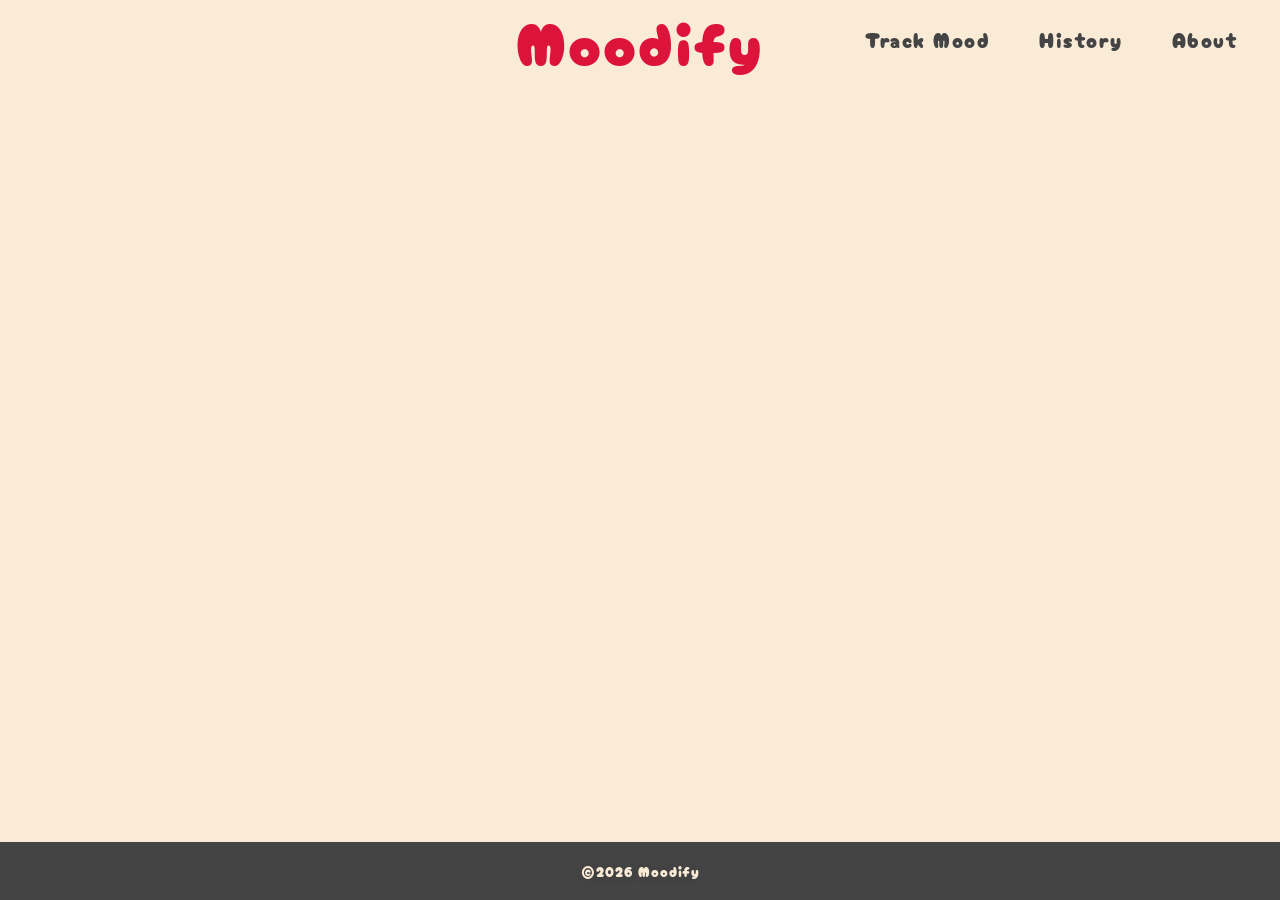
==== about.html @ 3bc7fdc8 "refactor HTML structure and styles for improved consistency and user experience" ====
<!doctype html>
<html lang="en">
  <head>
    <meta charset="UTF-8" />
    <meta name="viewport" content="width=device-width, initial-scale=1.0" />
    <title>Moodify</title>
    <link rel="stylesheet" href="./style.css" />
   <link rel="preconnect" href="https://fonts.googleapis.com">
<link rel="preconnect" href="https://fonts.gstatic.com" crossorigin>
<link href="https://fonts.googleapis.com/css2?family=Cherry+Bomb+One&family=DynaPuff:wght@400..700&display=swap" rel="stylesheet">
  </head>
  <body>
    <main>
      <header class="header">
        <a href="./index.html" class="brand-link">
          <h1 class="brand">Moodify</h1>
        </a>
        <!-- nav bar -->
        <nav class="navbar">
            <ul class="nav-links">
          <li><a href="./tracker.html">Track Mood</a></li>
          <li><a href="./history.html">History</a></li>
          <li><a href="./about.html">About</a></li>
        </nav>
        </ul>
      </header>
 </main>
    <footer>
      <p id="footer">©2026 Moodify</p>
    </footer>
  </body>
</html>
---- style.css ----
body {
  margin: 0;
  background-color: antiquewhite;
  min-height: 100vh;
  display: flex;
  flex-direction: column;
}

.header {
  position: relative;
  display: flex;
  justify-content: space-between;
  align-items: center;
  padding: 25px 30px;
}

.brand {
  position: absolute;
  left: 50%;
  top: 50%;
  transform: translate(-50%, -50%);
  font-family: "Cherry Bomb One", system-ui;
  font-weight: 400;
  font-size: 60px;
  color: crimson;
  margin: 0;
  line-height: 3;
  letter-spacing: 3px;
}

.navbar {
  margin-left: auto;
  display: flex;
  align-items: center;
}

.nav-links {
  display: flex;
  gap: 25px;
  list-style: none;
  margin: 0;
  padding: 0;
}

.nav-links a {
  text-decoration: none;
  color: #444;
  font-size: 20px;
  font-family: "Cherry Bomb One", system-ui;
  font-weight: 400;
  padding: 6px 12px;
  border-radius: 10px;
  letter-spacing: 1.5px; /* spacing added */
  transition: 0.3s;
}

.nav-links a:hover {
  background-color: #ffd1dc;
  color: crimson;
}

h2 {
  text-align: center;
  font-family: "Cherry Bomb One", system-ui;
  font-size: 30px;
  color: crimson;
  opacity: 0.5;
  letter-spacing: 2px;
  line-height: 3;
}

p {
  text-align: center;
  font-family: "Cherry Bomb One", system-ui;
  font-size: 30px;
  color: rgb(221, 45, 80);
  letter-spacing: 1px;
  line-height: 1.6;
}

.track-btn {
  display: block;
  width: fit-content;
  margin: 40px auto;
  background-color: #ff8fab;
  color: white;
  padding: 12px 22px;
  border-radius: 25px;
  font-family: "DynaPuff", system-ui;
  font-size: 18px;
  font-weight: 500;
  text-decoration: none;
  box-shadow: 0 6px 15px rgba(255, 143, 171, 0.3);
  letter-spacing: 1px;
  transition: all 0.3s ease;
}

.track-btn:hover {
  background-color: #ff5f8f;
  transform: translateY(-2px);
  box-shadow: 0 10px 20px rgba(255, 95, 143, 0.4);
}

.track-btn:active{
    background-color: rgb(180, 14, 47);
}

footer {
  margin-top: auto;
  padding: 4px 0;
  background-color: #444;
  line-height: 1.6;
}

#footer {
    font-size: 14px;
    text-shadow: 0 2px 10px rgba(0,0,0,0.1);
    color: antiquewhite;
}
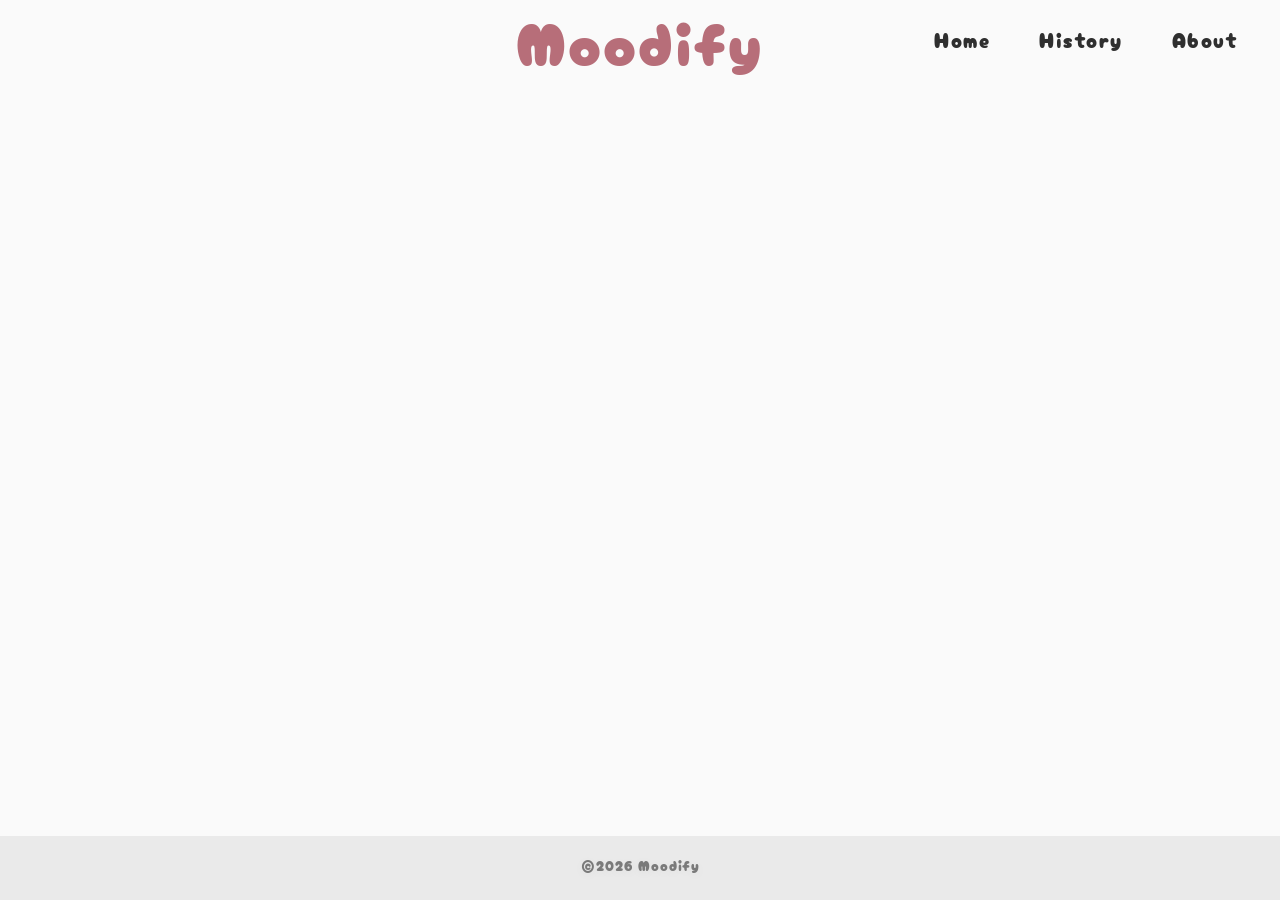
==== commit c21fc5b1: "refactor navigation links to improve consistency across pages" ====
--- a/about.html
+++ b/about.html
@@ -12,13 +12,13 @@
   <body>
     <main>
       <header class="header">
-        <a href="./index.html" class="brand-link">
+        <!-- <a href="./index.html" class="brand-link"> -->
           <h1 class="brand">Moodify</h1>
         </a>
         <!-- nav bar -->
         <nav class="navbar">
             <ul class="nav-links">
-          <li><a href="./tracker.html">Track Mood</a></li>
+          <li><a href="./index.html">Home</a></li>
           <li><a href="./history.html">History</a></li>
           <li><a href="./about.html">About</a></li>
         </nav>
--- a/style.css
+++ b/style.css
@@ -1,6 +1,6 @@
 body {
   margin: 0;
-  background-color: antiquewhite;
+  background-color: #fafafa;
   min-height: 100vh;
   display: flex;
   flex-direction: column;
@@ -22,7 +22,7 @@
   font-family: "Cherry Bomb One", system-ui;
   font-weight: 400;
   font-size: 60px;
-  color: crimson;
+  color: #b76e79; /* muted dusty rose */
   margin: 0;
   line-height: 3;
   letter-spacing: 3px;
@@ -44,76 +44,120 @@
 
 .nav-links a {
   text-decoration: none;
-  color: #444;
+  color: #2f2f2f;
   font-size: 20px;
   font-family: "Cherry Bomb One", system-ui;
   font-weight: 400;
   padding: 6px 12px;
   border-radius: 10px;
-  letter-spacing: 1.5px; /* spacing added */
+  letter-spacing: 1.5px;
   transition: 0.3s;
 }
 
 .nav-links a:hover {
-  background-color: #ffd1dc;
-  color: crimson;
+  background-color: #f2f2f2;
+  color: #b76e79;
 }
 
 h2 {
   text-align: center;
   font-family: "Cherry Bomb One", system-ui;
   font-size: 30px;
-  color: crimson;
-  opacity: 0.5;
+  color: #b76e79;
+  opacity: 0.7;
   letter-spacing: 2px;
   line-height: 3;
+  margin-top: 20px;
 }
 
 p {
   text-align: center;
   font-family: "Cherry Bomb One", system-ui;
   font-size: 30px;
-  color: rgb(221, 45, 80);
+  color: #5f5f5f;
   letter-spacing: 1px;
   line-height: 1.6;
+  margin-bottom: 20px;
+}
+
+.mood-preview {
+  text-align: center;
+  margin: 30px 0;
+}
+
+.moods {
+  font-size: 30px;
+  display: flex;
+  justify-content: center;
+  gap: 15px;
+}
+
+.features {
+  background-color: #ffe4ec;
+  padding: 20px;
+  border-radius: 20px;
+  margin: 30px 20px;
+  text-align: center;
+}
+
+.features p {
+  margin: 8px 0;
+  color: #5a5a5a;
+}
+.section-title {
+  font-family: "Cherry Bomb One", system-ui;
+  color: #e75480;
+  font-size: 24px;
+  letter-spacing: 2px;
+  margin-bottom: 10px;
+}
+.quote {
+  margin: 40px 20px;
+  padding: 20px;
+  text-align: center;
+  font-family: "DynaPuff", system-ui;
+  background-color: #ffffff;
+  border-radius: 20px;
+  color: #b76e79;
+  font-style: italic;
 }
 
 .track-btn {
   display: block;
   width: fit-content;
   margin: 40px auto;
-  background-color: #ff8fab;
-  color: white;
-  padding: 12px 22px;
-  border-radius: 25px;
+  background-color: #b76e79;
+  color: #ffffff;
   font-family: "DynaPuff", system-ui;
-  font-size: 18px;
   font-weight: 500;
   text-decoration: none;
-  box-shadow: 0 6px 15px rgba(255, 143, 171, 0.3);
+  box-shadow: 0 6px 15px rgba(183, 110, 121, 0.25);
   letter-spacing: 1px;
   transition: all 0.3s ease;
+  padding: 14px 24px;
+  border-radius: 30px;
+  font-size: 18px;
 }
 
 .track-btn:hover {
-  background-color: #ff5f8f;
+  background-color: #a35d68;
   transform: translateY(-2px);
-  box-shadow: 0 10px 20px rgba(255, 95, 143, 0.4);
+  box-shadow: 0 10px 20px rgba(163, 93, 104, 0.3);
 }
 
 .track-btn:active{
-    background-color: rgb(180, 14, 47);
+    background-color: #8e4f59;
 }
 
 footer {
   margin-top: auto;
   padding: 4px 0;
-  background-color: #444;
+  background-color: #eaeaea;
   line-height: 1.6;
 }
 
 #footer {
     font-size: 14px;
-    text-shadow: 0 2px 10px rgba(0,0,0,0.1);
-    color: antiquewhite;
-}
+    text-shadow: 0 2px 10px rgba(0,0,0,0.05);
+    color: #7a7a7a;
+}
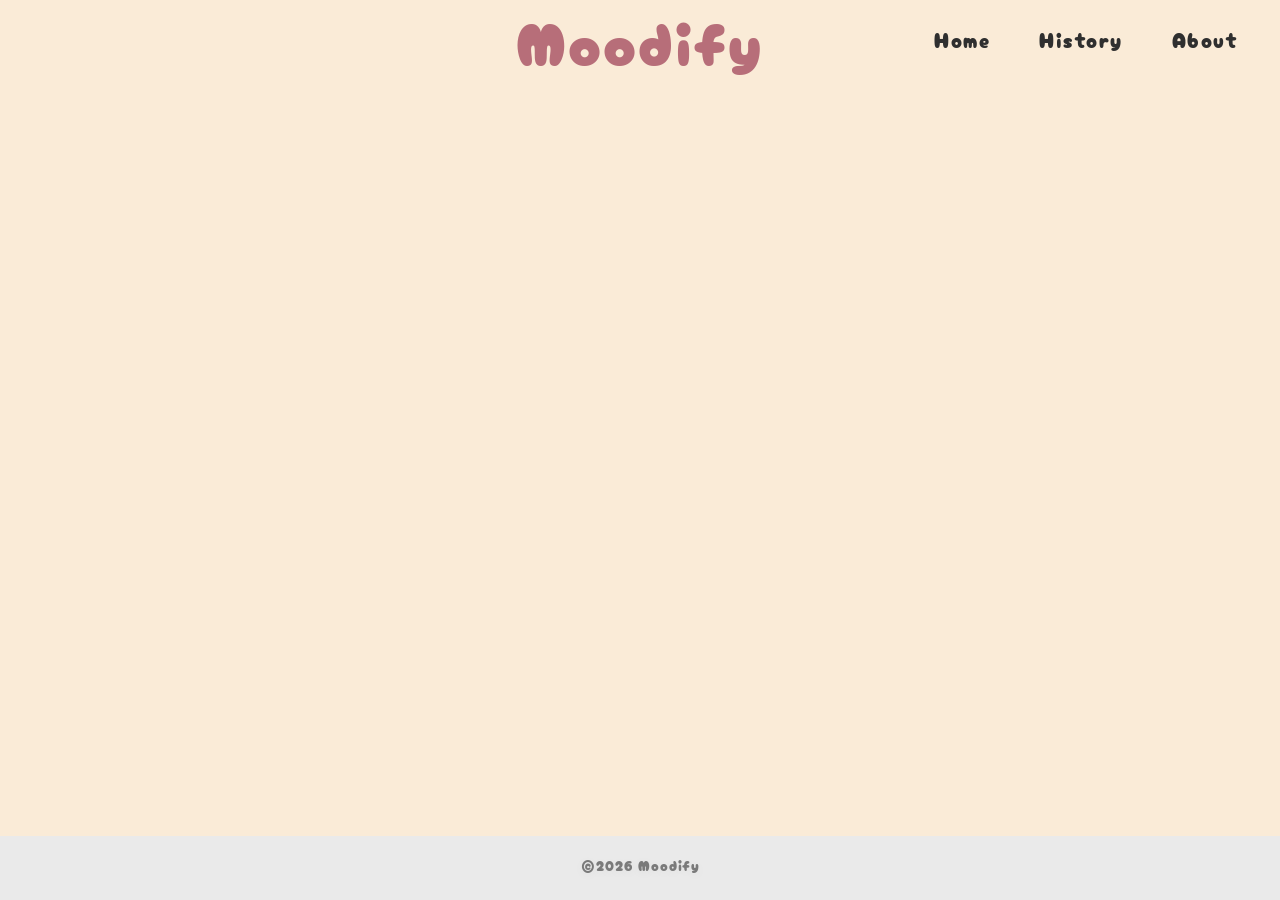
==== commit a7bc2ad3: "refactor HTML structure and styles for improved consistency and user experience across pages" ====
--- a/about.html
+++ b/about.html
@@ -12,7 +12,7 @@
   <body>
     <main>
       <header class="header">
-        <!-- <a href="./index.html" class="brand-link"> -->
+        <a href="./index.html" class="brand-link">
           <h1 class="brand">Moodify</h1>
         </a>
         <!-- nav bar -->
@@ -21,8 +21,9 @@
           <li><a href="./index.html">Home</a></li>
           <li><a href="./history.html">History</a></li>
           <li><a href="./about.html">About</a></li>
-        </nav>
         </ul>
+         </nav>
+
       </header>
  </main>
     <footer>
--- a/style.css
+++ b/style.css
@@ -1,6 +1,7 @@
+/* HOME PAGE */
 body {
   margin: 0;
-  background-color: #fafafa;
+  background-color: antiquewhite;
   min-height: 100vh;
   display: flex;
   flex-direction: column;
@@ -22,7 +23,7 @@
   font-family: "Cherry Bomb One", system-ui;
   font-weight: 400;
   font-size: 60px;
-  color: #b76e79; /* muted dusty rose */
+  color: #b76e79;
   margin: 0;
   line-height: 3;
   letter-spacing: 3px;
@@ -145,8 +146,8 @@
   box-shadow: 0 10px 20px rgba(163, 93, 104, 0.3);
 }
 
-.track-btn:active{
-    background-color: #8e4f59;
+.track-btn:active {
+  background-color: #8e4f59;
 }
 
 footer {
@@ -157,7 +158,105 @@
 }
 
 #footer {
-    font-size: 14px;
-    text-shadow: 0 2px 10px rgba(0,0,0,0.05);
-    color: #7a7a7a;
-}+  font-size: 14px;
+  text-shadow: 0 2px 10px rgba(0, 0, 0, 0.05);
+  color: #7a7a7a;
+}
+
+/* TRACKING PAGE */
+.track-page {
+  display: flex;
+  justify-content: center;
+  align-items: center;
+  min-height: 100vh;
+}
+
+.track-page .container {
+  background: white;
+  padding: 25px;
+  border-radius: 20px;
+  box-shadow: 0 10px 25px rgba(0, 0, 0, 0.08);
+  text-align: center;
+}
+
+.track-page h4 {
+  font-size: 20px;
+  margin-top: 0px;
+  margin-bottom: 20px;
+  font-family: "Cherry Bomb One", system-ui;
+  letter-spacing: 1px;
+  color:#b76e79
+}
+
+.mood-grid {
+  display: grid;
+  grid-template-columns: 1fr 1fr;
+  gap: 40px;
+  margin-bottom: 30px;
+
+}
+
+.mood-grid input {
+  display: none;
+}
+
+.mood-grid span {
+  display: block;
+  padding: 15px;
+  border-radius: 12px;
+  background: #eef3f0;
+  cursor: pointer;
+  transition: 0.3s;
+  font-size: 20px;
+  font-family: 'Gill Sans', 'Gill Sans MT', Calibri, 'Trebuchet MS', sans-serif;
+}
+
+.mood-grid span:hover {
+  background: #a35d68;
+}
+
+.mood-grid input:checked + span {
+  background: #e75480;
+  color: white;
+}
+
+.date-section {
+  margin-bottom: 20px;
+  text-align: left;
+}
+
+.date-section label {
+  font-size: 20px;
+  color: #2f2f2f;
+  font-family: "Cherry Bomb One", system-ui;
+  display: block;
+  text-align: center;
+}
+
+.date-section input {
+  width: 100%;
+  padding: 15px;
+  border-radius: 12px;
+  border: none;
+  background: #eef3f0;
+  font-size: 20px;
+  font-weight: bold;
+  color: #2f2f2f;
+  transition: 0.2s;
+  box-sizing: border-box;
+}
+
+.date-section input:hover {
+  background: #eb95ae;
+}
+
+.date-section input:focus {
+  outline: none;
+  background: #e75480;
+  box-shadow: 0 0 0 2px #9db5a3;
+}
+#message {
+  margin-top: 15px;
+  font-size: 14px;
+  color: #333;
+}
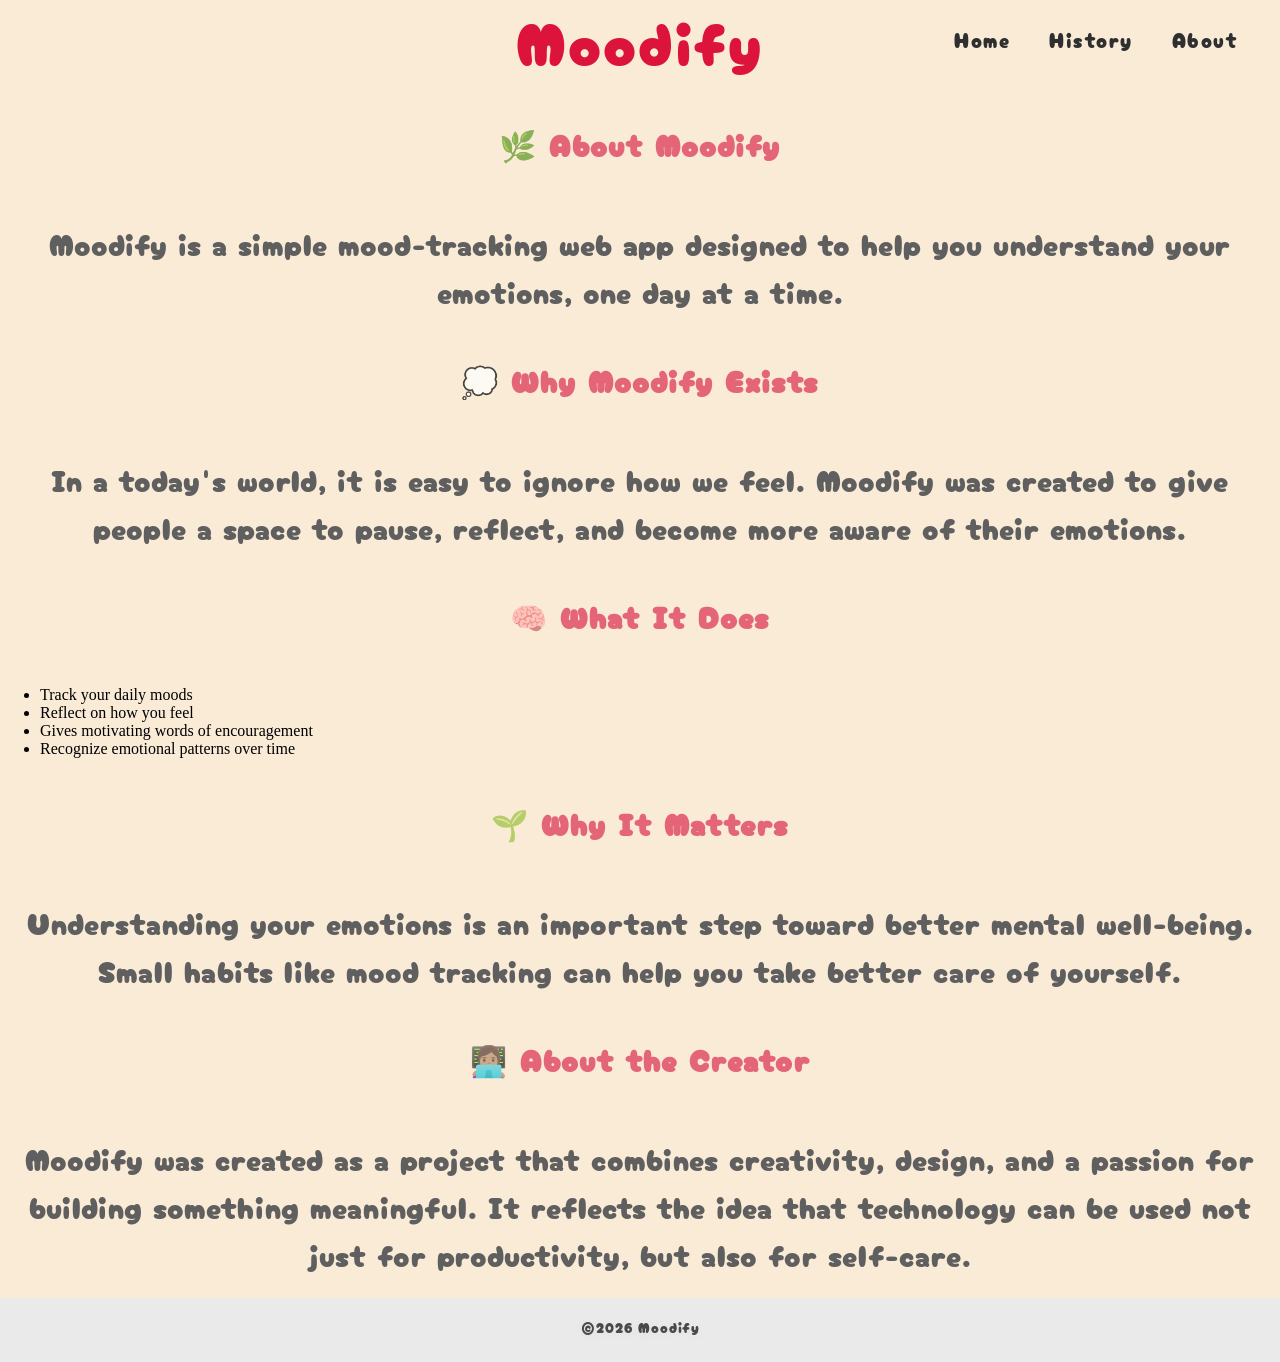
==== commit d0096e39: "add detailed content to about.html sections; update button background color in style.css for improve" ====
--- a/about.html
+++ b/about.html
@@ -23,9 +23,52 @@
           <li><a href="./about.html">About</a></li>
         </ul>
          </nav>
+      </header>
 
-      </header>
+<main class="about-container">
+
+    <section class="about-section">
+      <h2>🌿 About Moodify</h2>
+      <p>
+        Moodify is a simple mood-tracking web app designed to help you understand your emotions, one day at a time.
+      </p>
+    </section>
+
+    <section class="about-section">
+      <h2>💭 Why Moodify Exists</h2>
+      <p>
+        In a today's world, it is easy to ignore how we feel. Moodify was created to give people a space to pause,
+        reflect, and become more aware of their emotions.
+      </p>
+    </section>
+
+    <section class="about-section">
+      <h2>🧠 What It Does</h2>
+      <ul>
+        <li>Track your daily moods</li>
+        <li>Reflect on how you feel</li>
+        <li>Gives motivating words of encouragement</li>
+        <li>Recognize emotional patterns over time</li>
+      </ul>
+    </section>
+
+    <section class="about-section">
+      <h2>🌱 Why It Matters</h2>
+      <p>
+        Understanding your emotions is an important step toward better mental well-being. Small habits like mood
+        tracking can help you take better care of yourself.
+      </p>
+    </section>
+
+    <section class="about-section">
+      <h2>👩🏽‍💻 About the Creator</h2>
+      <p>
+        Moodify was created as a project that combines creativity, design, and a passion for building something meaningful.
+        It reflects the idea that technology can be used not just for productivity, but also for self-care.
+      </p>
+    </section>
  </main>
+ 
     <footer>
       <p id="footer">©2026 Moodify</p>
     </footer>
--- a/style.css
+++ b/style.css
@@ -10,12 +10,15 @@
 .header {
   position: relative;
   display: flex;
+  align-items: center;
   justify-content: space-between;
-  align-items: center;
   padding: 25px 30px;
+  width: 100%;
+  box-sizing: border-box;
 }
 
 .brand {
+  justify-self: center;
   position: absolute;
   left: 50%;
   top: 50%;
@@ -23,7 +26,7 @@
   font-family: "Cherry Bomb One", system-ui;
   font-weight: 400;
   font-size: 60px;
-  color: #b76e79;
+  color: crimson;
   margin: 0;
   line-height: 3;
   letter-spacing: 3px;
@@ -33,11 +36,13 @@
   margin-left: auto;
   display: flex;
   align-items: center;
+  justify-self: end;
 }
 
 .nav-links {
   display: flex;
-  gap: 25px;
+  gap: 15px;
+  flex-wrap: wrap;
   list-style: none;
   margin: 0;
   padding: 0;
@@ -64,7 +69,7 @@
   text-align: center;
   font-family: "Cherry Bomb One", system-ui;
   font-size: 30px;
-  color: #b76e79;
+  color: rgb(219, 45, 80);
   opacity: 0.7;
   letter-spacing: 2px;
   line-height: 3;
@@ -107,7 +112,7 @@
 }
 .section-title {
   font-family: "Cherry Bomb One", system-ui;
-  color: #e75480;
+  color: rgb(219, 45, 80);
   font-size: 24px;
   letter-spacing: 2px;
   margin-bottom: 10px;
@@ -123,11 +128,15 @@
   font-style: italic;
 }
 
+.quote p {
+  color: rgb(219, 45, 80);
+}
+
 .track-btn {
   display: block;
   width: fit-content;
   margin: 40px auto;
-  background-color: #b76e79;
+  background-color: #5e343b;
   color: #ffffff;
   font-family: "DynaPuff", system-ui;
   font-weight: 500;
@@ -160,23 +169,33 @@
 #footer {
   font-size: 14px;
   text-shadow: 0 2px 10px rgba(0, 0, 0, 0.05);
-  color: #7a7a7a;
+  color: #494949;
 }
 
 /* TRACKING PAGE */
 .track-page {
   display: flex;
   justify-content: center;
+}
+
+.track-page .container {
+  background: #ffffff;
+  padding: 30px 25px;
+  margin: 0 auto;
+  margin-bottom: 40px;
+  margin-top: 40px;
+  border-radius: 24px;
+  box-shadow:
+    0 10px 30px rgba(0, 0, 0, 0.08),
+    0 2px 10px rgba(0, 0, 0, 0.05);
+  width: 100%;
+  max-width: 500px;
+  text-align: center;
+  display: flex;
+  justify-content: center;
+  flex-direction: column;
   align-items: center;
-  min-height: 100vh;
-}
-
-.track-page .container {
-  background: white;
-  padding: 25px;
-  border-radius: 20px;
-  box-shadow: 0 10px 25px rgba(0, 0, 0, 0.08);
-  text-align: center;
+  border: 1px solid rgba(0, 0, 0, 0.05);
 }
 
 .track-page h4 {
@@ -185,7 +204,7 @@
   margin-bottom: 20px;
   font-family: "Cherry Bomb One", system-ui;
   letter-spacing: 1px;
-  color:#b76e79
+  color: rgb(219, 45, 80);
 }
 
 .mood-grid {
@@ -193,7 +212,6 @@
   grid-template-columns: 1fr 1fr;
   gap: 40px;
   margin-bottom: 30px;
-
 }
 
 .mood-grid input {
@@ -208,7 +226,7 @@
   cursor: pointer;
   transition: 0.3s;
   font-size: 20px;
-  font-family: 'Gill Sans', 'Gill Sans MT', Calibri, 'Trebuchet MS', sans-serif;
+  font-family: "Gill Sans", "Gill Sans MT", Calibri, "Trebuchet MS", sans-serif;
 }
 
 .mood-grid span:hover {
@@ -244,6 +262,7 @@
   color: #2f2f2f;
   transition: 0.2s;
   box-sizing: border-box;
+  font-family: 'Gill Sans', 'Gill Sans MT', Calibri, 'Trebuchet MS', sans-serif;
 }
 
 .date-section input:hover {
@@ -260,3 +279,33 @@
   font-size: 14px;
   color: #333;
 }
+
+button {
+  width: fit-content;
+  padding: 12px;
+  border-radius: 12px;
+  border: none;
+  background: crimson;
+  color: whitesmoke;
+  font-size: 20px;
+  font-weight: 500;
+  cursor: pointer;
+  transition: 0.3s;
+  margin-top: 10px;
+  font-family: "Cherry Bomb One", system-ui;
+}
+
+button:hover {
+  background: rgb(165, 15, 45);
+  transform: translateY(-1px);
+}
+
+button:active {
+  transform: translateY(0px);
+  background-color: rgb(143, 11, 38);
+}
+
+button:focus {
+  outline: none;
+  box-shadow: 0 0 0 3px #e75480;
+}
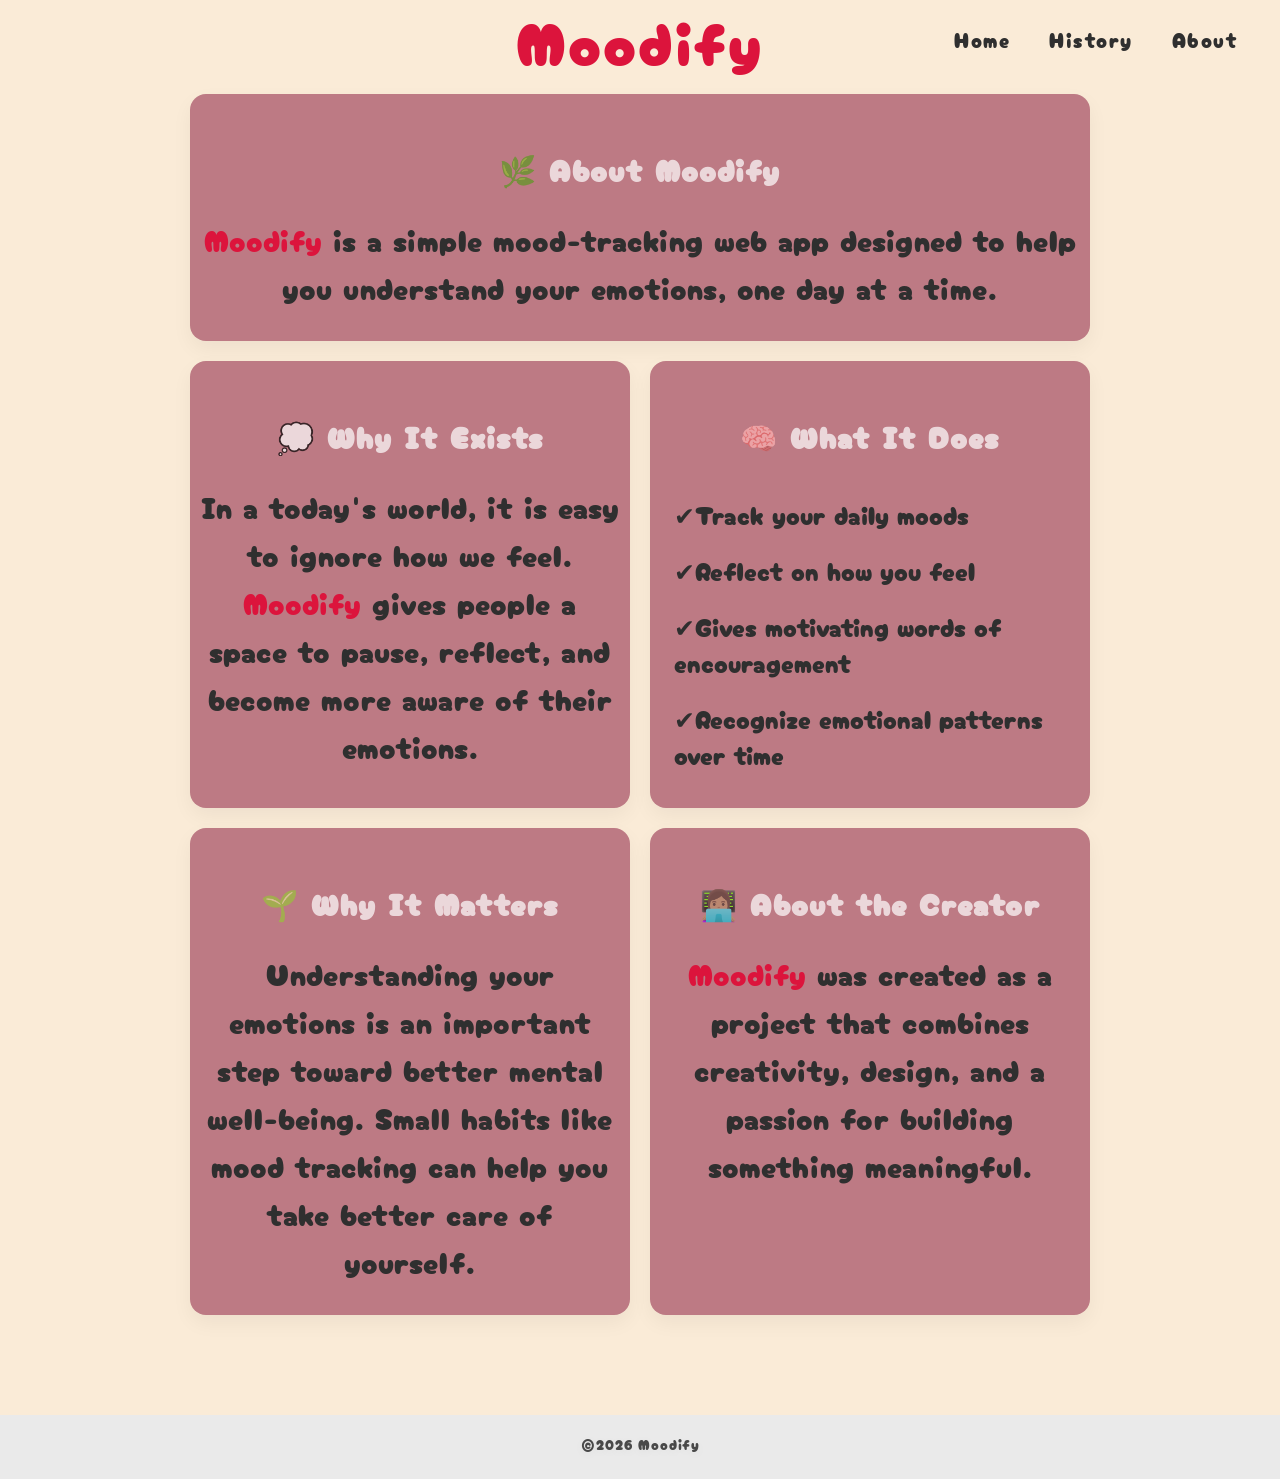
==== commit 06fc8c36: "update about page content and styling; enhance button hover color and adjust layout in style.css" ====
--- a/about.html
+++ b/about.html
@@ -30,14 +30,14 @@
     <section class="about-section">
       <h2>🌿 About Moodify</h2>
       <p>
-        Moodify is a simple mood-tracking web app designed to help you understand your emotions, one day at a time.
+       <span style="color: crimson;">Moodify</span> is a simple mood-tracking web app designed to help you understand your emotions, one day at a time.
       </p>
     </section>
 
     <section class="about-section">
-      <h2>💭 Why Moodify Exists</h2>
+      <h2>💭 Why It Exists</h2>
       <p>
-        In a today's world, it is easy to ignore how we feel. Moodify was created to give people a space to pause,
+        In a today's world, it is easy to ignore how we feel. <span style="color: crimson;">Moodify</span> gives people a space to pause,
         reflect, and become more aware of their emotions.
       </p>
     </section>
@@ -63,8 +63,7 @@
     <section class="about-section">
       <h2>👩🏽‍💻 About the Creator</h2>
       <p>
-        Moodify was created as a project that combines creativity, design, and a passion for building something meaningful.
-        It reflects the idea that technology can be used not just for productivity, but also for self-care.
+        <span style="color: crimson;">Moodify</span> was created as a project that combines creativity, design, and a passion for building something meaningful.
       </p>
     </section>
  </main>
--- a/style.css
+++ b/style.css
@@ -62,7 +62,7 @@
 
 .nav-links a:hover {
   background-color: #f2f2f2;
-  color: #b76e79;
+  color: #a53344;
 }
 
 h2 {
@@ -262,7 +262,7 @@
   color: #2f2f2f;
   transition: 0.2s;
   box-sizing: border-box;
-  font-family: 'Gill Sans', 'Gill Sans MT', Calibri, 'Trebuchet MS', sans-serif;
+  font-family: "Gill Sans", "Gill Sans MT", Calibri, "Trebuchet MS", sans-serif;
 }
 
 .date-section input:hover {
@@ -309,3 +309,53 @@
   outline: none;
   box-shadow: 0 0 0 3px #e75480;
 }
+
+/* ABOUT PAGE */
+.about-container {
+  max-width: 900px;
+  margin: 100px auto;
+  padding: 0 20px;
+  margin-top: 15px;
+  display: grid;
+  grid-template-columns: 1fr 1fr;
+  gap: 20px;
+}
+
+.about-section {
+  background: #bd7a84;
+  padding: 10px;
+  border-radius: 16px;
+  box-shadow: 0 8px 20px rgba(0, 0, 0, 0.05);
+}
+.about-section:first-child {
+  grid-column: span 2;
+}
+
+.about-section h2 {
+  margin-bottom: 1px;
+  color: white;
+}
+
+.about-section p,
+.about-section li {
+  color: #2f2f2f;
+  margin-top: 0;
+}
+
+.about-section ul {
+  list-style: none;
+  padding: 0;
+  margin-top: 5px;
+}
+
+.about-section li {
+  padding: 10px 14px;
+  font-family: "Cherry Bomb One", system-ui;
+  font-size: 25px;
+}
+
+.about-section li::before {
+  content: "✔";
+  font-size: 25px;
+  top: 2px;
+}
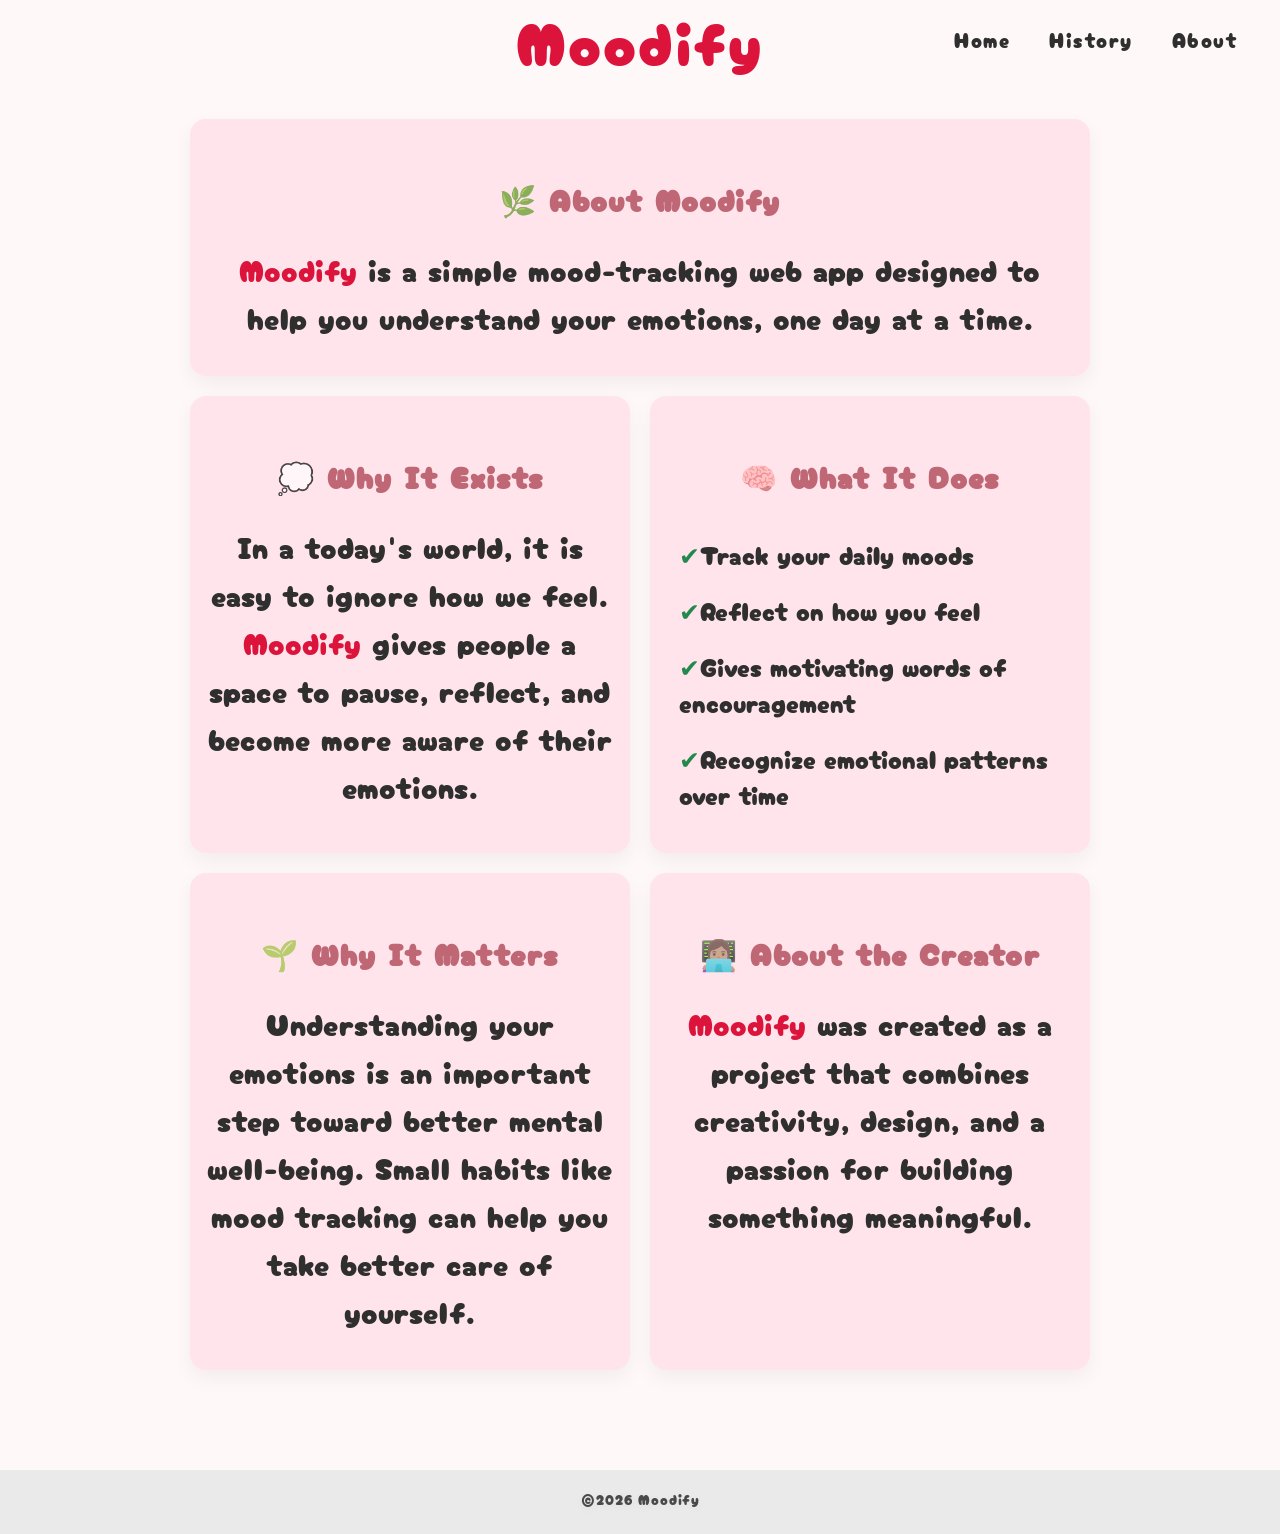
==== commit f920143f: "refactor HTML structure and improve accessibility; update styles for better layout and readability" ====
--- a/about.html
+++ b/about.html
@@ -5,71 +5,79 @@
     <meta name="viewport" content="width=device-width, initial-scale=1.0" />
     <title>Moodify</title>
     <link rel="stylesheet" href="./style.css" />
-   <link rel="preconnect" href="https://fonts.googleapis.com">
-<link rel="preconnect" href="https://fonts.gstatic.com" crossorigin>
-<link href="https://fonts.googleapis.com/css2?family=Cherry+Bomb+One&family=DynaPuff:wght@400..700&display=swap" rel="stylesheet">
+    <link rel="preconnect" href="https://fonts.googleapis.com" />
+    <link rel="preconnect" href="https://fonts.gstatic.com" crossorigin />
+    <link
+      href="https://fonts.googleapis.com/css2?family=Cherry+Bomb+One&family=DynaPuff:wght@400..700&display=swap"
+      rel="stylesheet"
+    />
   </head>
+  
   <body>
-    <main>
-      <header class="header">
-        <a href="./index.html" class="brand-link">
-          <h1 class="brand">Moodify</h1>
-        </a>
-        <!-- nav bar -->
-        <nav class="navbar">
-            <ul class="nav-links">
+    <header class="header">
+      <a href="./index.html" class="brand-link">
+        <h1 class="brand">Moodify</h1>
+      </a>
+      <!-- nav bar -->
+      <nav class="navbar">
+        <ul class="nav-links">
           <li><a href="./index.html">Home</a></li>
           <li><a href="./history.html">History</a></li>
           <li><a href="./about.html">About</a></li>
         </ul>
-         </nav>
-      </header>
+      </nav>
+    </header>
 
-<main class="about-container">
+    <main class="about-container">
+      <section class="about-section">
+        <h2>🌿 About Moodify</h2>
+        <p>
+          <span style="color: crimson">Moodify</span> is a simple mood-tracking
+          web app designed to help you understand your emotions, one day at a
+          time.
+        </p>
+      </section>
 
-    <section class="about-section">
-      <h2>🌿 About Moodify</h2>
-      <p>
-       <span style="color: crimson;">Moodify</span> is a simple mood-tracking web app designed to help you understand your emotions, one day at a time.
-      </p>
-    </section>
+      <section class="about-section">
+        <h2>💭 Why It Exists</h2>
+        <p>
+          In a today's world, it is easy to ignore how we feel.
+          <span style="color: crimson">Moodify</span> gives people a space to
+          pause, reflect, and become more aware of their emotions.
+        </p>
+      </section>
 
-    <section class="about-section">
-      <h2>💭 Why It Exists</h2>
-      <p>
-        In a today's world, it is easy to ignore how we feel. <span style="color: crimson;">Moodify</span> gives people a space to pause,
-        reflect, and become more aware of their emotions.
-      </p>
-    </section>
+      <section class="about-section">
+        <h2>🧠 What It Does</h2>
+        <ul>
+          <li>Track your daily moods</li>
+          <li>Reflect on how you feel</li>
+          <li>Gives motivating words of encouragement</li>
+          <li>Recognize emotional patterns over time</li>
+        </ul>
+      </section>
 
-    <section class="about-section">
-      <h2>🧠 What It Does</h2>
-      <ul>
-        <li>Track your daily moods</li>
-        <li>Reflect on how you feel</li>
-        <li>Gives motivating words of encouragement</li>
-        <li>Recognize emotional patterns over time</li>
-      </ul>
-    </section>
+      <section class="about-section">
+        <h2>🌱 Why It Matters</h2>
+        <p>
+          Understanding your emotions is an important step toward better mental
+          well-being. Small habits like mood tracking can help you take better
+          care of yourself.
+        </p>
+      </section>
 
-    <section class="about-section">
-      <h2>🌱 Why It Matters</h2>
-      <p>
-        Understanding your emotions is an important step toward better mental well-being. Small habits like mood
-        tracking can help you take better care of yourself.
-      </p>
-    </section>
+      <section class="about-section">
+        <h2>👩🏽‍💻 About the Creator</h2>
+        <p>
+          <span style="color: crimson">Moodify</span> was created as a project
+          that combines creativity, design, and a passion for building something
+          meaningful.
+        </p>
+      </section>
+    </main>
 
-    <section class="about-section">
-      <h2>👩🏽‍💻 About the Creator</h2>
-      <p>
-        <span style="color: crimson;">Moodify</span> was created as a project that combines creativity, design, and a passion for building something meaningful.
-      </p>
-    </section>
- </main>
- 
     <footer>
       <p id="footer">©2026 Moodify</p>
     </footer>
   </body>
-</html>+</html>
--- a/style.css
+++ b/style.css
@@ -1,7 +1,7 @@
 /* HOME PAGE */
 body {
   margin: 0;
-  background-color: antiquewhite;
+  background-color: #fff8f9;
   min-height: 100vh;
   display: flex;
   flex-direction: column;
@@ -28,7 +28,7 @@
   font-size: 60px;
   color: crimson;
   margin: 0;
-  line-height: 3;
+  line-height: 1.6;
   letter-spacing: 3px;
 }
 
@@ -315,15 +315,15 @@
   max-width: 900px;
   margin: 100px auto;
   padding: 0 20px;
-  margin-top: 15px;
+  margin-top: 40px;
   display: grid;
   grid-template-columns: 1fr 1fr;
   gap: 20px;
 }
 
 .about-section {
-  background: #bd7a84;
-  padding: 10px;
+  background: #ffe4ec;
+  padding: 15px;
   border-radius: 16px;
   box-shadow: 0 8px 20px rgba(0, 0, 0, 0.05);
 }
@@ -333,7 +333,7 @@
 
 .about-section h2 {
   margin-bottom: 1px;
-  color: white;
+  color: #a53344;
 }
 
 .about-section p,
@@ -356,6 +356,7 @@
 
 .about-section li::before {
   content: "✔";
+  color: #22884e;
   font-size: 25px;
   top: 2px;
 }
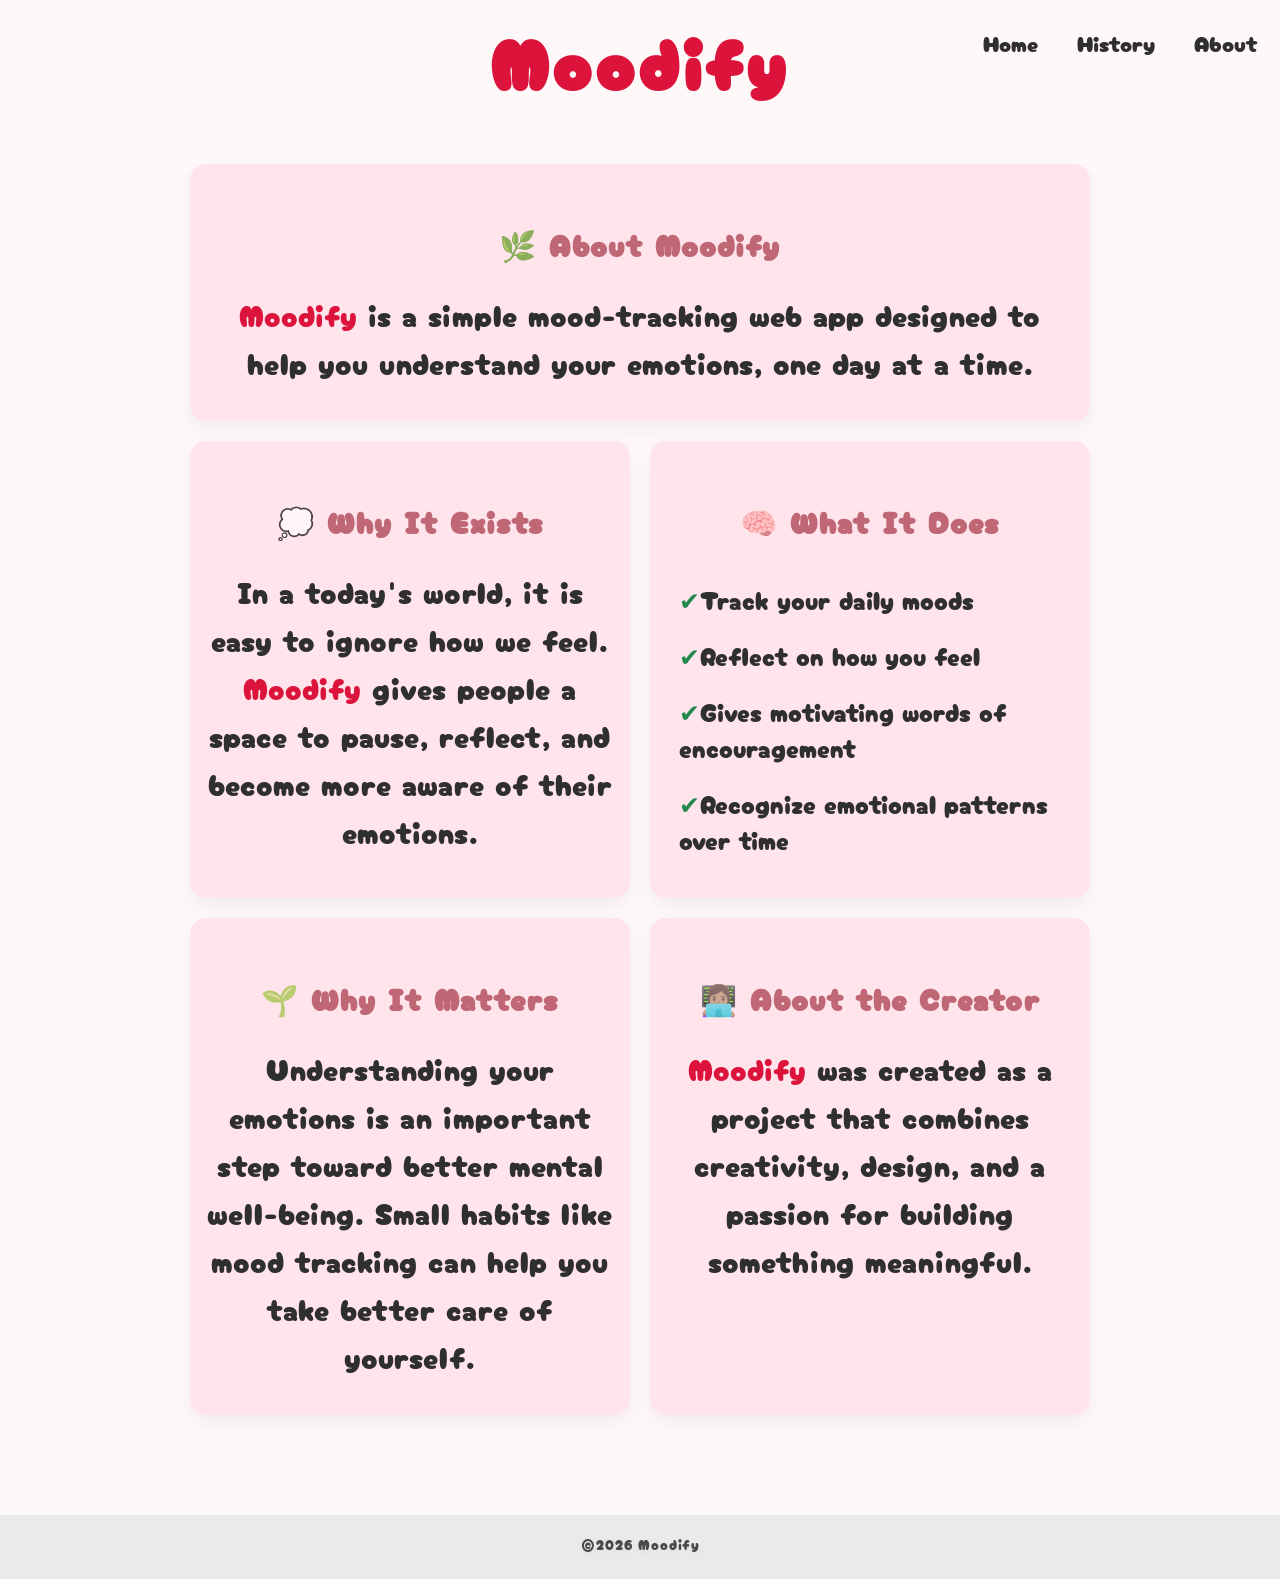
==== commit 68c9fa66: "refactor: clean up whitespace and improve formatting in HTML, CSS, and JavaScript files" ====
--- a/about.html
+++ b/about.html
@@ -12,7 +12,7 @@
       rel="stylesheet"
     />
   </head>
-  
+
   <body>
     <header class="header">
       <a href="./index.html" class="brand-link">
--- a/style.css
+++ b/style.css
@@ -9,54 +9,45 @@
 
 .header {
   position: relative;
-  display: flex;
-  align-items: center;
-  justify-content: space-between;
-  padding: 25px 30px;
-  width: 100%;
-  box-sizing: border-box;
-}
-
+  padding: 10px;
+  margin-bottom: 40px;
+}
+
+/* Moodify */
 .brand {
-  justify-self: center;
   position: absolute;
   left: 50%;
-  top: 50%;
-  transform: translate(-50%, -50%);
-  font-family: "Cherry Bomb One", system-ui;
-  font-weight: 400;
-  font-size: 60px;
+  transform: translateX(-50%);
+  margin: 0;
+  font-family: "Cherry Bomb One", system-ui;
+  font-size: 70px;
   color: crimson;
-  margin: 0;
-  line-height: 1.6;
-  letter-spacing: 3px;
+  letter-spacing: 5px;
+}
+
+.brand-link {
+  text-decoration: none;
 }
 
 .navbar {
-  margin-left: auto;
-  display: flex;
-  align-items: center;
-  justify-self: end;
+  display: flex;
+  justify-content: flex-end;
 }
 
 .nav-links {
   display: flex;
   gap: 15px;
-  flex-wrap: wrap;
   list-style: none;
-  margin: 0;
   padding: 0;
 }
 
 .nav-links a {
   text-decoration: none;
+  font-family: "Cherry Bomb One", system-ui;
   color: #2f2f2f;
-  font-size: 20px;
-  font-family: "Cherry Bomb One", system-ui;
-  font-weight: 400;
+  font-size: 22px;
   padding: 6px 12px;
   border-radius: 10px;
-  letter-spacing: 1.5px;
   transition: 0.3s;
 }
 
@@ -110,6 +101,7 @@
   margin: 8px 0;
   color: #5a5a5a;
 }
+
 .section-title {
   font-family: "Cherry Bomb One", system-ui;
   color: rgb(219, 45, 80);
@@ -117,6 +109,7 @@
   letter-spacing: 2px;
   margin-bottom: 10px;
 }
+
 .quote {
   margin: 40px 20px;
   padding: 20px;
@@ -238,6 +231,32 @@
   color: white;
 }
 
+#note {
+  width: 100%;
+  margin-top: 15px;
+  margin-bottom: 15px;
+  padding: 14px 16px;
+  border-radius: 14px;
+  border: 1px solid #e5e7eb;
+  font-size: 20px;
+  font-family: inherit;
+  background: #fafafa;
+  color: #e5e7eb;
+  resize: none;
+  min-height: 90px;
+  outline: none;
+  transition: all 0.2s ease;
+}
+
+#note:hover {
+  background: #8e4f59;
+  cursor: pointer;
+}
+
+#note:active {
+  background-color: #a53344;
+}
+
 .date-section {
   margin-bottom: 20px;
   text-align: left;
@@ -266,7 +285,7 @@
 }
 
 .date-section input:hover {
-  background: #eb95ae;
+  background: #a35d68;
 }
 
 .date-section input:focus {
@@ -286,7 +305,7 @@
   border-radius: 12px;
   border: none;
   background: crimson;
-  color: whitesmoke;
+  color: white;
   font-size: 20px;
   font-weight: 500;
   cursor: pointer;
@@ -360,3 +379,102 @@
   font-size: 25px;
   top: 2px;
 }
+
+#message {
+  margin-top: 16px;
+  padding: 15px 16px;
+  border-radius: 14px;
+  font-size: 20px;
+  text-align: center;
+  background: #ffffff;
+  color: #2f2f2f;
+  border: 1px solid #e6e6e6;
+  box-shadow: 0 4px 14px rgba(0, 0, 0, 0.06);
+  min-height: 20px;
+  transition: all 0.5s ease;
+}
+
+/* HISTORY PAGE */
+.history-page .container {
+  max-width: 600px;
+  margin: 40px auto;
+  padding: 20px;
+}
+
+#history-list {
+  display: flex;
+  flex-direction: column;
+  gap: 15px;
+  margin: 30px;
+}
+
+#history-list div {
+  background: white;
+  padding: 14px 16px;
+  border-radius: 14px;
+  border: 1px solid #eee;
+  box-shadow: 0 6px 18px rgba(0, 0, 0, 0.05);
+  transition: transform 0.2s ease;
+}
+
+#history-list h3 {
+  margin: 0;
+  font-size: 25px;
+  color: #3a3a3a;
+  letter-spacing: 1px;
+  font-family: "Cherry Bomb One", system-ui;
+}
+
+#history-list p {
+  margin: 5px 0;
+  color: #383636;
+  font-size: 18px;
+  font-family: "Gill Sans", "Gill Sans MT", Calibri, "Trebuchet MS", sans-serif;
+}
+
+#history-list small {
+  color: #999;
+  font-size: 20px;
+}
+
+#clearBtn {
+  padding: 10px 14px;
+  border: none;
+  border-radius: 10px;
+  background: #5e343b;
+  color: white;
+  cursor: pointer;
+  transition: 0.2s;
+  display: block;
+  margin: 15px auto;
+}
+
+#clearBtn:hover {
+  background: #a35d68;
+}
+
+/* MEDIA QUERY */
+@media (max-width: 768px) {
+  .header {
+    display: flex;
+    flex-direction: column;
+    align-items: center;
+    gap: 10px;
+  }
+
+  .brand {
+    position: static;
+    transform: none;
+    font-size: 40px;
+  }
+
+  .navbar {
+    justify-content: center;
+    width: 100%;
+  }
+
+  .nav-links {
+    justify-content: center;
+    flex-wrap: wrap;
+  }
+}
